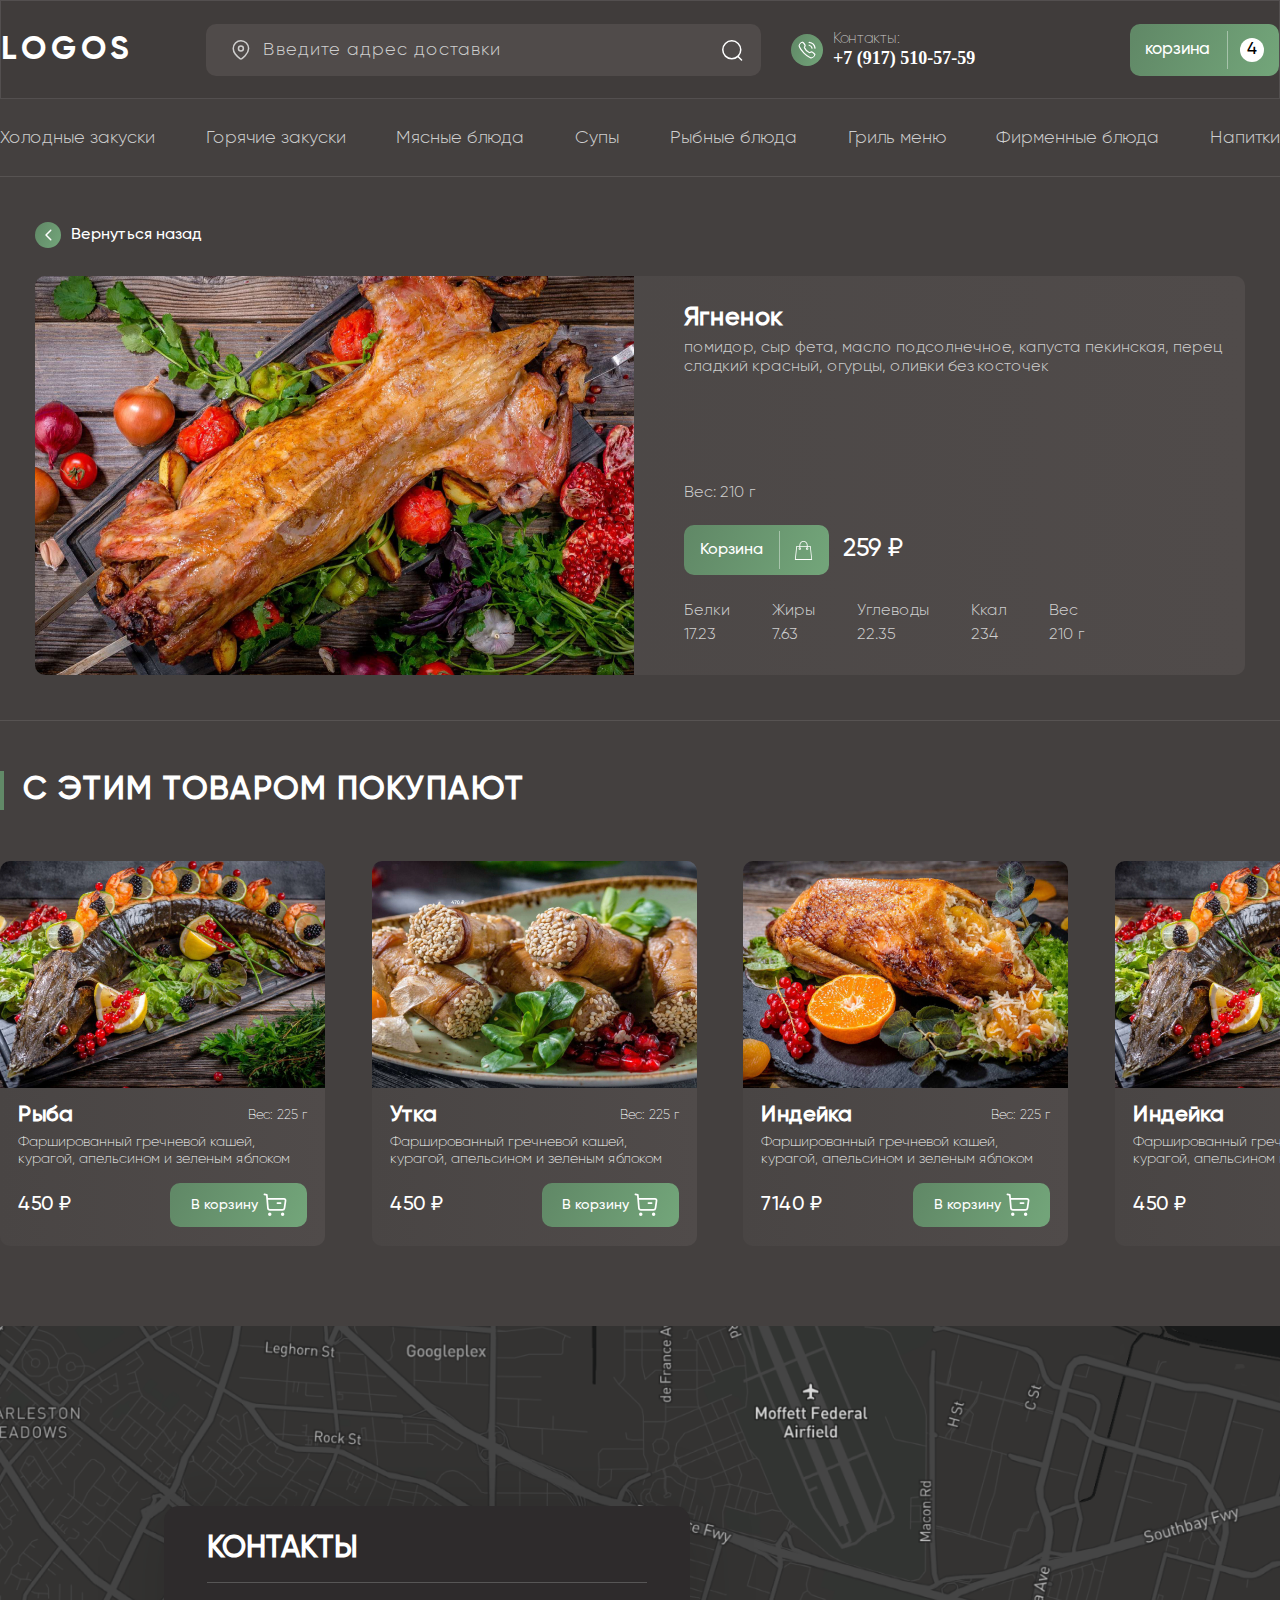
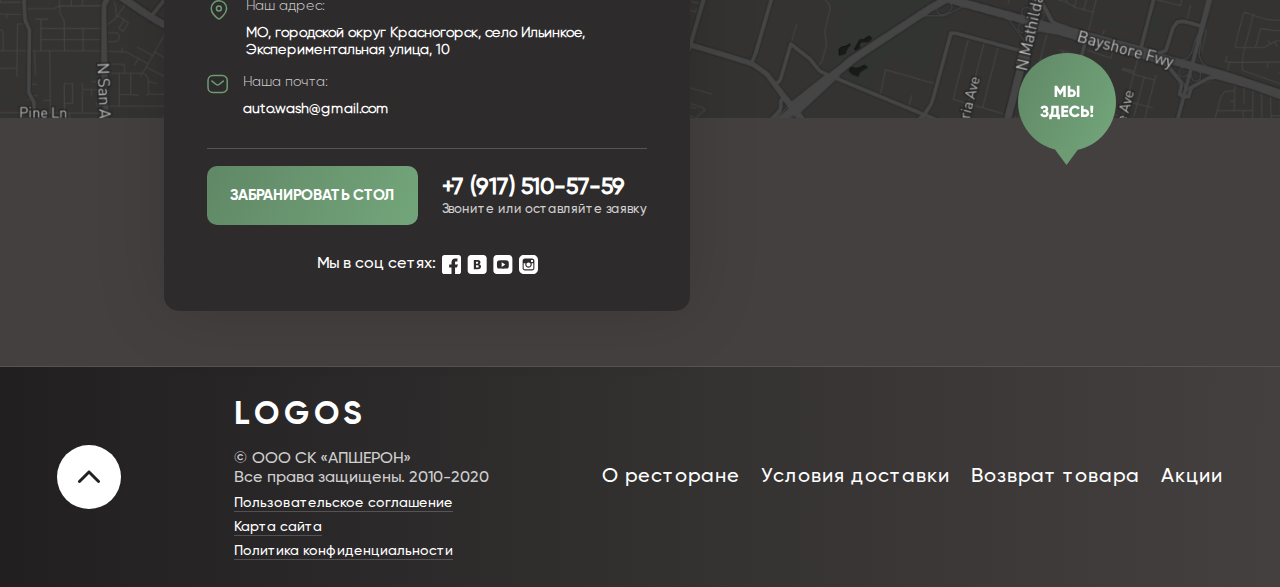
==== pages/card_product.html @ bb305446 "Not finished work" ====
<!DOCTYPE html>
<html lang="en">
<head>
    <meta charset="UTF-8">
    <meta http-equiv="X-UA-Compatible" content="IE=edge">
    <meta name="viewport" content="width=device-width, initial-scale=1.0">
    <title>Document</title>

    <link rel="stylesheet" href="../css/style.css">
    <link rel="stylesheet" href="../css/slider.css">
    <link rel="stylesheet" href="../css/page2_style.css">
</head>
<body>
    <header>

        <div class="header-top">
            <div class="header-inner">
                
                <div class="search-contacts">
                    <div class="logo">
                        <h1>logos</h1>
                    </div>

                    <form class="input-block">
                        <img src="../img/svg-icons/Location.svg" alt="img">
                        <input class="input" type="text" placeholder="Введите адрес доставки">
                        <img class="search-icon" src="../img/svg-icons/Search.svg" alt="img">
                    </form>

                    <div class="contact-block">
                        <img src="../img/svg-icons/Calling.svg" alt="img">
                        <div class="contact">
                            <span>Контакты:</span>
                            <a href="#">+7 (917) 510-57-59</a>
                        </div>
                    </div>
                </div>
                <div class="basket">
                      <span>корзина</span>
                      <div class="amount">
                            <span>4</span>
                      </div>
                </div>    
            </div>
        </div>

    </header>

    <main>
        <section class="section-1">

            <div class="categoties">
                <div class="links">
                    <ul>
                        <a href="#">Холодные закуски</a>
                        <a href="#">Горячие закуски</a>
                        <a href="#">Мясные блюда</a>
                        <a href="#">Супы</a>
                        <a href="#">Рыбные блюда</a>
                        <a href="#">Гриль меню</a>
                        <a href="#">Фирменные блюда</a>
                        <a href="#">Напитки</a>
                    </ul>
                </div>
            </div>

            <div class="card_container">
                <div class="come_back-button">
                    <a href="../index.html" class="arrow-back">
                        <img src="../img/svg-icons/Arrow 6.svg" alt="img">
                    </a>
                    <p>Вернуться назад</p>
                </div>

                <div class="card-page-2">    
                    <img class="card-img" src="../img/slider_images/Rectangle 7.png" alt="img">
                    
                    <div class="card-container">
                        <div>
                            <h2>Ягненок</h2>
                        <p>помидор, сыр фета, масло подсолнечное, капуста пекинская, 
                            перец сладкий красный, огурцы, оливки без косточек</p>
                        </div>

                        <div class="card_container_2">
                                <p>Вес: 210 г</p>
                            <div class="card_button">
                                <a href="#" class="basket_block">
                                    <span>Корзина</span>
                                    <img src="../img/svg-icons/buy-2.svg" alt="img">
                                </a>
                                <span class="card-price">259 ₽</span>
                            </div>

                            <div class="food_content">
                                <div class="food_content_1">
                                    <ul>
                                        <li>
                                            <p>Белки</p>
                                            <p>17.23</p>
                                        </li>
                                        <li>
                                            <p>Жиры</p>
                                            <p>7.63</p>
                                        </li>
                                        <li>
                                            <p>Углеводы</p>
                                            <p>22.35</p>
                                        </li>
                                        <li>
                                            <p>Ккал</p>
                                            <p>234</p>
                                        </li>
                                        <li>
                                            <p>Вес</p>
                                            <p>210 г</p>
                                        </li>
                                    </ul>
                                </div>
                            </div>
                        </div>
                    </div>
                </div>
            </div>
        </section>

        <section class="section-snacks">

            <div class="title-block">
                <h2 class="title">С ЭТИМ ТОВАРОМ ПОКУПАЮТ</h2>
            </div>

            <div class="buy-wiyh-this-product" >

                <div class="card">
                    <div class="card-image">
                        <img src="../img/slider_images/menu 1-1.jpg" alt="img">
                    </div>
                    <div class="card-content">
                        <div class="card-title">
                            <h2>Рыба</h2>
                            <span>Вес: 225 г</span>
                        </div>
                        <div class="card-description">
                            Фаршированный гречневой кашей, 
                                курагой, апельсином и зеленым яблоком
                        </div>
                        <!-- <div class="card-buttons">
                            <div class="minus buttons">-</div>
                            <span>450 ₽</span>
                            <div class="plus buttons">+</div>
                        </div> -->

                        <div class="card-buttons">
                            <span>450 ₽</span>
                            <div class="basket-btn">
                                <span>В корзину</span>
                                <img src="../img/svg-icons/Buy.svg" alt="img" style="width: 24px; height: 24px;">
                            </div>
                        </div>
                    </div>
                </div>
                <div class="card">
                    <div class="card-image">
                        <img src="../img/slider_images/menu 1-2.jpg" alt="img">
                    </div>
                    <div class="card-content">
                        <div class="card-title">
                            <h2>Утка</h2>
                            <span>Вес: 225 г</span>
                        </div>
                        <div class="card-description">
                            Фаршированный гречневой кашей, 
                                курагой, апельсином и зеленым яблоком
                        </div>
                        <!-- <div class="card-buttons">
                            <div class="minus buttons">-</div>
                            <span>450 ₽</span>
                            <div class="plus buttons">+</div>
                        </div> -->

                        <div class="card-buttons">
                            <span>450 ₽</span>
                            <div class="basket-btn">
                                <span>В корзину</span>
                                <img src="../img/svg-icons/Buy.svg" alt="img" style="width: 24px; height: 24px;">
                            </div>
                        </div>
                    </div>
                </div>
                
                <div class="card">
                    <div class="card-image">
                        <img src="../img/slider_images/menu 1.jpg" alt="img">
                    </div>
                    <div class="card-content">
                        <div class="card-title">
                            <h2>Индейка</h2>
                            <span>Вес: 225 г</span>
                        </div>
                        <div class="card-description">
                            Фаршированный гречневой кашей, 
                                курагой, апельсином и зеленым яблоком
                        </div>
                        <div class="card-buttons">
                            <span>7140 ₽</span>
                            <div class="basket-btn">
                                <span>В корзину</span>
                                <img src="../img/svg-icons/Buy.svg" alt="img" style="width: 24px; height: 24px;">
                            </div>
                        </div>
                    </div>
                </div>
                <div class="card">
                    <div class="card-image">
                        <img src="../img/slider_images/menu 1-1.jpg" alt="img">
                    </div>
                    <div class="card-content">
                        <div class="card-title">
                            <h2>Индейка</h2>
                            <span>Вес: 225 г</span>
                        </div>
                        <div class="card-description">
                            Фаршированный гречневой кашей, 
                                курагой, апельсином и зеленым яблоком
                        </div>
                        <div class="card-buttons">
                            <span>450 ₽</span>
                            <div class="basket-btn">
                                <span>В корзину</span>
                                <img src="../img/svg-icons/Buy.svg" alt="img" style="width: 24px; height: 24px;">
                            </div>
                        </div>
                    </div>
                </div>

            </div>

            <div class="section-contacts">
                <div class="contacts_container">
                    <div class="contacts_block">
                        <h2 class="contact_title">Контакты</h2>
                        <div class="address">
                            <img src="../img/svg-icons/Location-green.svg" alt="img">
                            <div class="address_text">
                                <p class="p">Наш адрес:</p>
                                <h3 class="h3">МО, городской округ Красногорск, село Ильинкое, Экспериментальная улица, 10</h3>
                            </div>
                        </div>
    
                        <div class="address under-line">
                            <img src="../img/svg-icons/Message.svg" alt="img">
                            <div class="address_text">
                                <p class="p">Наша почта:</p>
                                <h3 class="h3">auto.wash@gmail.com</h3>
                            </div>
                        </div>
                        
                        <div class="submit_networks">
                            <div class="submit-block">
                                <a href="#">Забранировать стол</a>
                                <div class="tel-number">
                                    <h2>+7 (917) 510-57-59</h2>
                                    <p>Звоните или оставляйте заявку</p>
                                </div>
                            </div>
    
                            <div class="social_network">
                                <p>Мы в соц сетях:</p>
                                <a href="#"><img src="../img/svg-icons/facebook.svg" alt="img"></a>
                                <a href="#"><img src="../img/svg-icons/vkontacte.svg" alt="img"></a>
                                <a href="#"><img src="../img/svg-icons/youtube.svg" alt="img"></a>
                                <a href="#"><img src="../img/svg-icons/instagram.svg" alt="img"></a>
                            </div>
                        </div>

                    </div>
                    
                    <img src="../img/svg-icons/we-here.svg" alt="img">
                </div>
            </div>
        </section>

        <footer>
            <div class="footer-container">
                <a href="#" class="arrow">
                    <img src="../img/svg-icons/Arrow 4.svg" alt="img">
                </a>
    
                <div class="footer_content">
                    <div class="logo">
                        <h1>logos</h1>
                    </div>
    
                    <p>© ООО СК «АПШЕРОН» <br>
                        Все права защищены. 2010-2020</p>
    
                    <a href="#">Пользовательское соглашение</a>
                    <a href="#">Карта сайта</a>
                    <a href="#">Политика конфиденциальности</a>
                </div>
    
                <div class="foot_links">
                    <ul>
                        <a href="#">О ресторане</a>
                        <a href="#">Условия доставки</a>
                        <a href="#">Возврат товара</a>
                        <a href="#">Акции</a>
                    </ul>
                </div>
            </div>
        </footer>
    </main>
</body>
</html>
---- css/style.css ----
* {
    margin: 0;
    padding: 0;
    box-sizing: border-box;
    scroll-behavior: smooth;
}

body {
    font-family: "Gilroy" sans-serif;
}
 

@font-face {
    font-family: Gilroy_b;
    src: url(../fonts/Gilroy-Bold.woff2);
    font-weight: 700;
}
@font-face {
    font-family: Gilroy_ul;
    src: url(../fonts/Gilroy-UltraLight.woff2);
}

@font-face {
    font-family: Gilroy_l;
    src: url(../fonts/Gilroy-Light.woff2);
    font-weight: 400;
}

@font-face {
    font-family: Gilroy;
    src: url(../fonts/Gilroy-Medium.woff2);
    
}

@font-face {
    font-family: Zing;
    src: url(../fonts/Zing_Rust.woff2);
}

.header-top {
    background: #403C3B;
    height: 99px;
    display: flex;
    align-items: center;
    border: 1px solid #FFFFFF1A
}
.header-inner {
    display: flex;
    max-width: 1440px;
    width: 1700px;
    justify-content: space-between;
    margin: 0 auto;
}

.search-contacts {
    display: flex;
}

.logo {
    display: flex;
    align-items: center;
    margin-right: 72px;
}

.logo h1 {
    text-transform: uppercase;
    color: #fff;
    letter-spacing: 5px;
    font-family: "Gilroy_b", sans-serif;
}

.input-block {
    display: flex;
    align-items: center;
    height: 52px;
    width: 555px;
    border-radius: 10px;
    background: #504B4A;
    padding: 0 17px 0 23px;
    margin-right: 30px;
}
.search-icon {
    cursor: pointer;
}


.input {
    background: transparent;
    width: 480px;
    border: none;
    padding: 0 10px;
    color: #CFCFCF;
    font-size: 18px;
    font-family: "Gilroy_l", sans-serif;
    outline: none;
}

.input::placeholder {
    color: #CFCFCF;
    font-size: 18px;
    letter-spacing: 1px;
    font-family: "Gilroy_l", sans-serif;
    src: url(../img/svg-icons/Location.svg);
    
}


.contact-block {
    display: flex;
    align-items: center;
    
}

.contact-block img {
    width: 32px;
    height: 32px;
    padding: 6px;
    display: flex;
    align-items: center;
    justify-content: center;
    border-radius: 50px;
    background: linear-gradient(114.93deg, #618967 5.11%, #72A479 94%);

}

.contact {
    display: flex;
    flex-direction: column;
    margin-left: 10px;
}

.contact a {
    color: #fff;
    text-decoration: none;
    font-size: 18px;
    font-family: "Gilroy_b" sans-serif;
    font-weight: 700;
}

.contact span {
    font-family: "Gilroy_ul", sans-serif;
    color: #CFCFCF;
    font-size: 15px;
}


.basket {
    width: 149px;
    height: 52px;
    background: linear-gradient(114.93deg, #618967 5.11%, #72A479 94%);
    display: flex;
    align-items: center;
    justify-content: space-around;
    border-radius: 10px;
    color: #fff;
    font-family:    "Gilroy", sans-serif;
    font-size: 17px;
}

.amount {
    width: 24px;
    height: 24px;
    display: flex;
    align-items: center;
    justify-content: center;
    background: #fff;
    border-radius: 50px;
    color: black;
    position: relative;
}

.amount::before {
    content: '';
    left: -13px;
    width: 1px;
    height: 38px;
    background: #fff;
    position: absolute;
    opacity: .4;
}


.header_wrapper {
    min-height: 484px;
    background-size: cover;
    background-repeat: no-repeat;
    background-position: right;
    position: relative;
    
}

.header-gradient {
    background: linear-gradient(100deg, #211F20 20%, rgba(36, 35, 35, 0.831) 35%, rgba(68, 64, 63, 0) 70%);
    height: 484px;
}

.header-content {
    width: 829px;
    height: 100%;
    display: flex;
    flex-direction: column;
    justify-content: center;
    align-items: center;
    color: #fff;
    text-align: center;
}


.text {
    position: relative;
    top:-6px;
    left: 6px;
}

.text-shadow {
    position: absolute;
    opacity: .67;
}


.button-el1 {
    position: absolute;
}

.button-el2{
    position: relative;
    left: 7px;
    bottom: 12px;
}

.header-button {
    position: relative;
}


.button-text {
    position: absolute;
    z-index: 1 ;

    top: 8px;
    left: 50px;
    transform: rotate(-8deg);
    color: #fff;
    font-family: "Zing", sans-serif;
    font-size: 20px;
    cursor: context-menu;
}

.section-1 {
    background: #44403F;
    border-bottom: 1px solid #FFFFFF1A;

}

.section-snacks {
    background: #44403F;
    padding: 50px 0 0 0;
    border-bottom: 1px solid #FFFFFF1A;

}
.categoties {
    height: 78px;
    display: flex;
    align-items: center;
    border-bottom: 1px solid #FFFFFF1A
}

.links {
    width: 1440px;
    margin: 0 auto;

}

.links ul {
    display: flex;
    justify-content: space-between;
}

.links ul a {
    color: #CFCFCF;
    text-decoration: none;
    font-family: "Gilroy_l", sans-serif;
    font-size: 18px;
    position: relative;
    transition: .2s;
}

.links ul a:hover {
    color: #fff;
}

.links ul a:after {
    content: '';
    position: absolute;
    top: 48px;
    box-shadow: 0px 5px 12px rgba(114, 164, 121, 0.3);
    display: block;
    height: 3px;
    width: 100%;
    background: #618967;
    opacity: 0;
    transition: .2s;
}

.links ul a:hover:after {
    opacity: 1;
}

.title-block {
    margin: 0 auto 51px auto;
    width: 1440px;
    border-left: 4px solid #618967;
    padding-left: 19px;
}

.fch {
    margin-top: 51px;
}

.title {
    text-transform: uppercase;
    font-size: 32px;
    font-family: "Gilroy", sans-serif;
    color: #fff;
    letter-spacing: 2px;
}

/* Our-cafe block */

.our-cafe-bcimg {
    height: 610px;
    width: 1363px;
    background-image: url(../img/own-cafe-img.png);
    background-size: cover;
    background-repeat: no-repeat;
    margin: 0 auto;
    transform: translateY(100px);

}

.our-cafe-block {

    background: linear-gradient(90deg, #292728 32%, rgba(68, 64, 63, 0) 100%);
    height: 100%;
    width: 100%;
    display: flex;
    padding: 70px 120px 70px 70px;
    justify-content: space-between;

}

.text-our-cafe {
    width: 50%;
    height: 100%;
    background: none;
    color: #fff;
    font-family: "Gilroy", sans-serif;
}

.text-our-cafe h2 {
    text-transform: uppercase;
    letter-spacing: 1.5px;
    margin: 26px 0;
}

.text-our-cafe p {
    font-size: 20px;
    font-family: "Gilroy_l", sans-serif;
    color: #CFCFCF;
    width: 563px;
}

.button-our-cafe a {
    text-decoration: none;
    color: #fff;
    height: 100%;
    width: 100%;
    display: flex;
    align-items: center;
    justify-content: center;
}

.button-our-cafe {
    margin-top: 82px;
    height: 59px;
    width: 223px;
    border-radius: 10px;
    border: 1px solid #FFFFFF33;
    background: linear-gradient(0deg, rgba(255, 255, 255, 0.05), rgba(255, 255, 255, 0.05));
}

.button-our-cafe:hover {
    background: linear-gradient(0deg, rgba(255, 255, 255, 0.2), rgba(255, 255, 255, 0.2))

}

.content-our-cafe {
    width: 50%;
    height: 100%;
    display: flex;
    flex-wrap: wrap;
    width: 500px;

}




.block-our-cafe {
    transition: .2s;
    display: flex;
    justify-content: center;
    align-items: center;
    flex-direction: column;
    height: 227px;
    width: 227px;
    color: #fff;
    text-decoration: none;
    font-family: "Gilroy_l", sans-serif;
    background: #504B4AE5;
    margin-left: 15px
}

.block-our-cafe:hover {
    box-shadow: 0px 40px 50px rgba(0, 0, 0, 0.463);
    backdrop-filter: blur(2px);
}

.block-our-cafe span {
    margin-top: 30px;
}


/* Contacts */

.section-contacts {
    background: url(../img/map.png) no-repeat;
    background-size: 100%;
    background-position-y: -200px;
    height: 640px;
}


.contacts_container {
    padding-top: 180px;
    max-width: 1440px;
    width: 100%;
    margin: 0 auto;
    display: flex;
    justify-content: space-around;
    align-items: center;
}


.contacts_block {
    padding: 25px 43px;
    flex-direction: column;
    height: 405px;
    width: 526px;
    border-radius: 15px;
    background: #2E2B2C;
    box-shadow: 0px 0px 70px 0px #00000026;
    color:#fff;
    font-family: "Gilroy", sans-serif;
    
}

.contact_title {
    text-transform: uppercase;
    font-size: 30px;
    padding-bottom: 15px;
    border-bottom: 1px solid rgba(128, 128, 128, 0.51);

}

.address {
    display: flex;
    align-items: flex-start;
    margin-top: 15px;
    
}

.address_text {
    padding-left: 15px;
}

.p {
    font-size: 14px;
    font-family: "Gilroy_l", sans-serif;
    color: #CFCFCF;
}

.h3 {
    font-size: 14px;
    font-family: "Gilroy_l", sans-serif;
    margin-top: 10px;
}

.under-line {
    padding-bottom: 30px;
    border-bottom: 1px solid rgba(128, 128, 128, 0.51);

}

.submit_networks {
    color: #fff;
    margin-top: 17px;
}

.submit-block {
    width: 100%;
    display: flex;
    justify-content: space-between;
}

.submit-block a {
    width: 211px;
    height: 59px;
    background: linear-gradient(114.93deg, #618967 5.11%, #72A479 94%);
    border-radius: 10px;
    text-decoration: none;
    font-size: 15px;
    color: #fff;
    align-items: center;
    display: flex;
    justify-content: center;
    text-transform: uppercase;
    font-family: "Gilroy_b", sans-serif;
}

.tel-number {
    margin: auto 0;
}

.tel-number h2 {
    font-size: 23px;
}

.tel-number p {
    font-size: 13px;
    color: #CFCFCF;

}

.social_network {
    display: flex;
    justify-content: space-between;
    width: 221px;
    margin: 0 auto;
    margin-top: 30px;
}

/* Footer */

footer {
    height: 220px;
    background: linear-gradient(270.7deg, #44403F 0.4%, #211F20 100%);
    font-family: "Gilroy", sans-serif;
}

.footer-container {
    max-width: 1440px;
    width: 100%;
    height: 100%;
    display: flex;
    align-items: center;
    justify-content: space-around;
}

.arrow {
    width: 64px;
    height: 64px;
    border-radius: 50%;
    background: #fff;
    display: flex;
    justify-content: center;
    align-items: center;
}

.footer_content {
    display: flex;
    flex-direction: column;
    color: #fff;

}

.footer_content .logo {
    margin-bottom: 15px;
}

.footer_content p {
    color: #CFCFCF;
}

.footer_content a {
    text-decoration: underline #FFFFFF33;
    text-underline-offset: 4px;
    color: #fff;
    margin-top: 7px;
    font-size: 14px;
}

.foot_links {
    width: 621px;
}

.foot_links ul {
    display: flex;
    justify-content: space-between;
}

.foot_links ul a {
    color: #fff;
    text-decoration: none;
    font-size: 20px;
    letter-spacing: 1px;
    transition: .2s;
}

.foot_links ul a:hover {
    color: rgb(149, 145, 145);
}
---- css/slider.css ----
.owl-carousel .owl-item {
    height: 450px;
}

.card {
    transition: .3s;
    height: 385px;
    width: 325px;
    left: 0px;
    top: 0px;
    border-radius: 10px;
    background: linear-gradient(90deg, #494544 0%, #504B4A 100%);
}

.card:hover {
    box-shadow: 0px 30px 45px 0px #2B282899;
}

.card-image img {
    border-radius: 10px 10px 0 0;
    
}

.card-content {
    font-family: "Gilroy", sans-serif;
    padding: 10px 18px;
    color: #fff;
}

.card-title {
    display: flex;
    justify-content: space-between;
    align-items: center;
}

.card-title h2 {
    font-size: 22px;
}

.card-title span {
    font-size: 13px;
    font-family: "Gilroy_ul", sans-serif;

}

.card-description {
    font-family: "Gilroy_ul", sans-serif;
    font-size: 14px;
    margin: 5px 0 15px 0;
}

.none {
    display: none;
}

.card-buttons {
    display: flex;
    justify-content: space-between;
    align-items: center;
}

.card-buttons span {
    font-size: 20px;
}

.buttons {
    display: flex;
    justify-content: center;
    align-items: center;

    font-size: 40px;
    height: 44px;
    width: 62px;
    border-radius: 10px;
    background: linear-gradient(114.93deg, #618967 5.11%, #72A479 94%);

}

.basket-btn {
    height: 44px;
    width: 137px;
    border-radius: 10px;
    display: flex;
    justify-content: space-around;
    align-items: center;
    background: linear-gradient(114.93deg, #618967 5.11%, #72A479 94%);
    padding: 18px;
    font-size: 14px;
    text-decoration: none;
    color: #fff;
}

.basket-btn span {
    font-size: 14px;
}
---- css/page2_style.css ----
.card_container {
    max-width: 1210px;
    width: 100%;
    padding: 45px 0;
    margin: 0 auto;
}

.come_back-button {
    display: flex;
    align-items: center;
}

.arrow-back {
    width: 26px;
    height: 26px;
    border-radius: 50%;
    background: linear-gradient(114.93deg, #618967 5.11%, #72A479 94%);
    display: flex;
    justify-content: center;
    align-items: center;
}

.come_back-button p {
    font-family: "Gilroy", sans-serif;
    font-size: 16px;
    color: #fff;
    margin-left: 10px;
}


.card-page-2 {
    height: 399px;
    width: 1210px;
    border-radius: 10px;
    margin-top: 28px;
    display: flex;
    background: linear-gradient(90deg, #494544 0%, #504B4A 100%);

}

.card-img {
    height: 100%;
    width: 599px;
    border-radius: 10px 0 0 10px;
}


.card-container {
    padding: 28px 0 30px 50px;
    font-family: "Gilroy", sans-serif;
    color: #fff;
    display: flex;
    flex-direction: column;
    justify-content: space-between;

}

.card-container h2 {
    font-size: 25px;
    margin-bottom: 5px;
}

.card-container p {
    font-family: "Gilroy_l", sans-serif;
    color: #CFCFCF;
}


.card_button {
    display: flex;
    justify-content: space-between;
    align-items: center;
    max-width: 220px;
    width: 100%;
    margin: 22px 0;
}

.basket_block {
    position: relative;
    text-decoration: none;
    display: flex;
    justify-content: space-around;
    align-items: center;
    width: 145px;
    height: 50px;
    border-radius: 10px;
    background: linear-gradient(114.93deg, #618967 5.11%, #72A479 94%);
}

.basket_block::after {
    content: '';
    left: 95px;
    width: 1px;
    height: 38px;
    background: #fff;
    position: absolute;
    opacity: .4;
}


.basket_block span {
    color: #fff;
}

.card-price {
    font-size: 25px;
}

.food_content_1 {
    max-width: 400px;
}

.food_content_1  ul{
    display: flex;
    justify-content: space-between;
}

.food_content_1  ul li {
    list-style-type: none;
}


.food_content_1  ul li p {
    margin-top: 5px;
}

.buy-wiyh-this-product {
    width: 1440px;
    margin: 0 auto;
    display: flex;
    justify-content: space-between;
    padding-bottom: 80px;
}
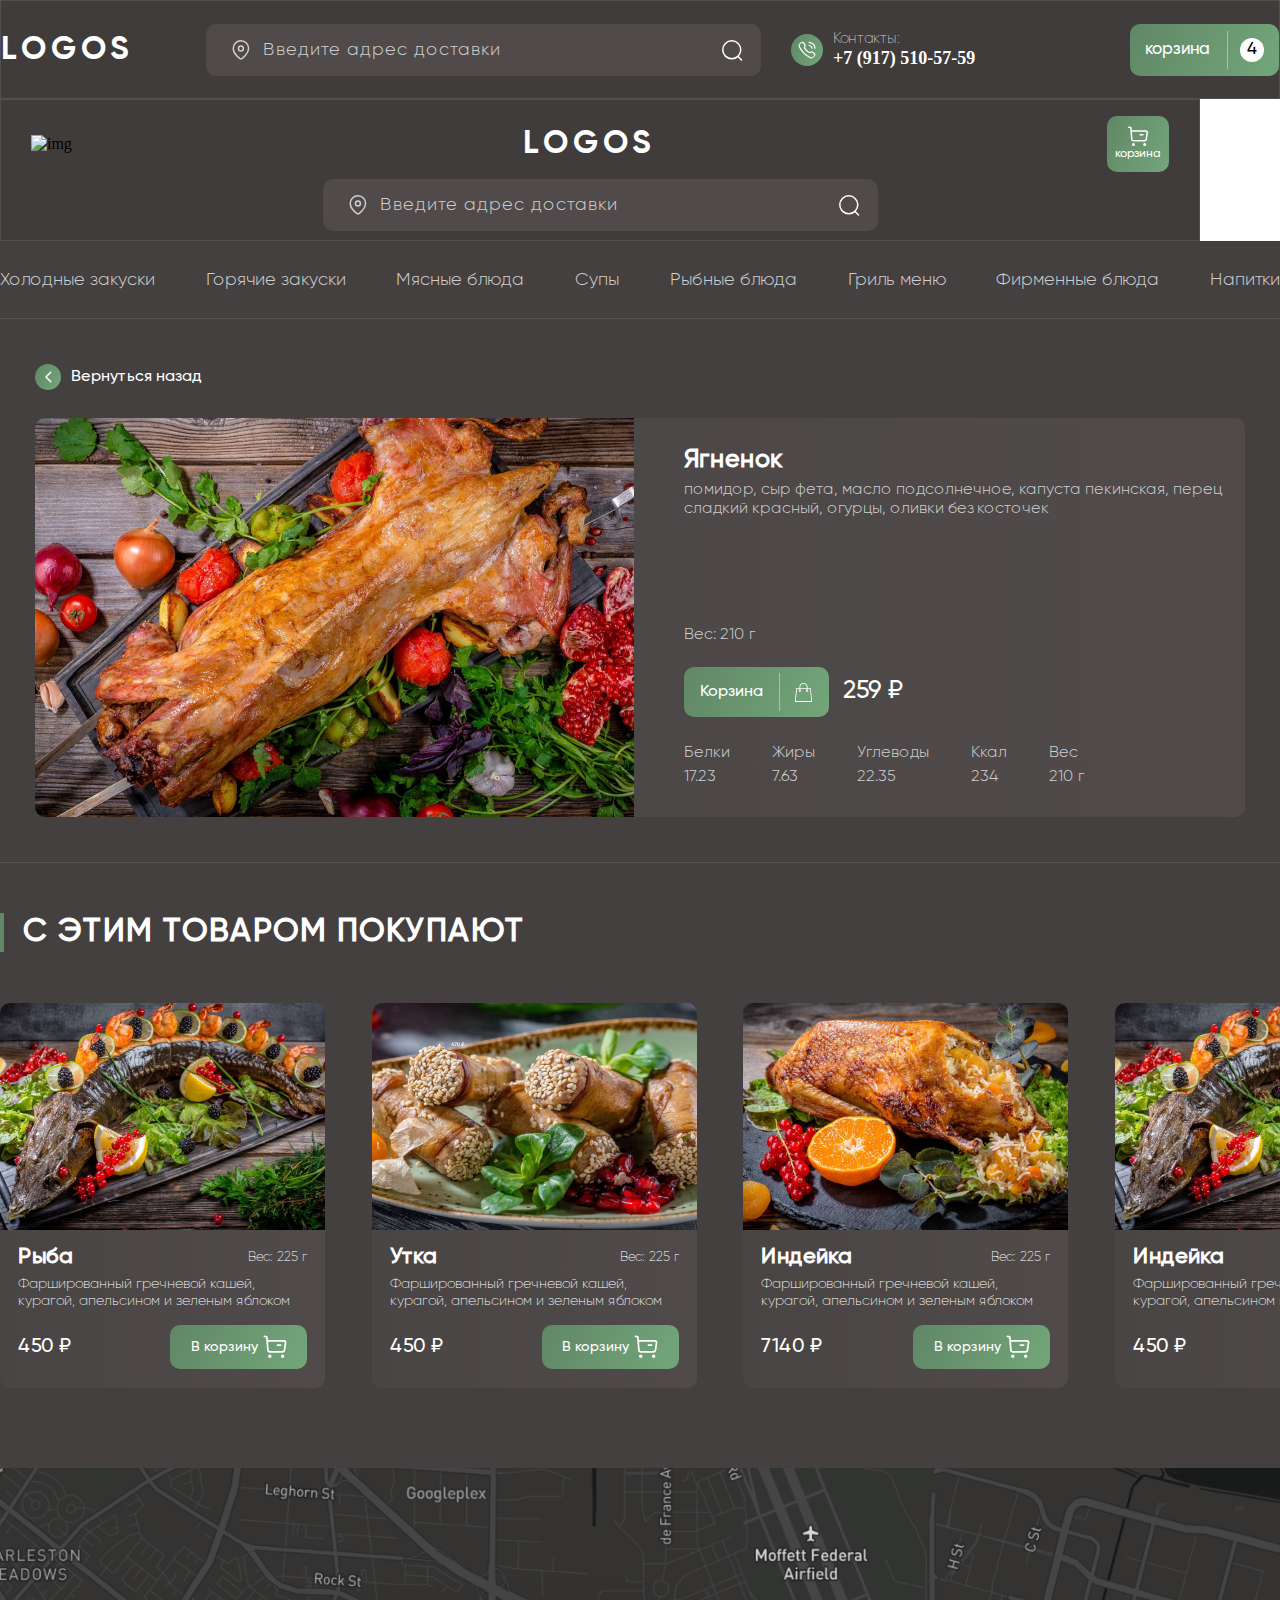
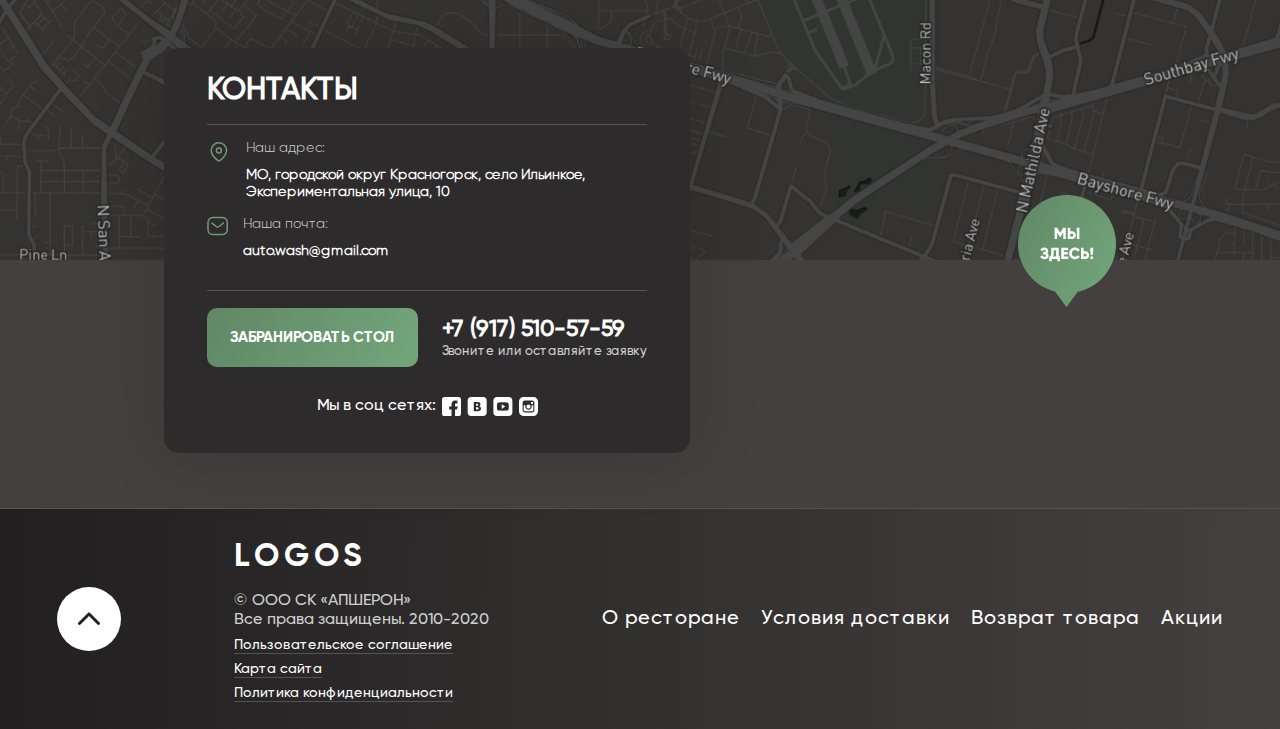
==== commit 760e121d: "adaptive-beta" ====
--- a/pages/card_product.html
+++ b/pages/card_product.html
@@ -9,6 +9,7 @@
     <link rel="stylesheet" href="../css/style.css">
     <link rel="stylesheet" href="../css/slider.css">
     <link rel="stylesheet" href="../css/page2_style.css">
+    <link rel="stylesheet" href="../css/adaptive.css">
 </head>
 <body>
     <header>
@@ -42,6 +43,23 @@
                       </div>
                 </div>    
             </div>
+        </div>
+        <div class="header-top-adaptive">
+            <div class="header-adaptive-inner">
+                <img class="burger-menu" src="../img/svg-icons/burger.svg" alt="img">
+                <div class="logo" style="margin: 0;">
+                    <h1>logos</h1>
+                </div>
+                <a href="#" class="basket-adaptive">
+                    <img src="../img/svg-icons/Buy.svg" alt="img">
+                    <span>корзина</span>
+                </a>
+            </div>
+            <form class="input-block" style="margin: 0;">
+                <img src="../img/svg-icons/Location.svg" alt="img">
+                <input class="input" type="text" placeholder="Введите адрес доставки">
+                <img class="search-icon" src="../img/svg-icons/Search.svg" alt="img">
+            </form>
         </div>
 
     </header>
--- a/css/style.css
+++ b/css/style.css
@@ -44,6 +44,49 @@
     align-items: center;
     border: 1px solid #FFFFFF1A
 }
+
+/* Adaptive header */
+
+.header-top-adaptive {
+    display: flex;
+    justify-content: center;
+    flex-direction: column;
+    align-items: center;
+    background: #403C3B;
+    max-width: 1200px;
+    height: 142px;
+    border: 1px solid #FFFFFF1A
+}
+
+.header-adaptive-inner {
+    display: flex;
+    align-items: center;
+    justify-content: space-between;
+    height: 50%;
+    width: 95%;
+    margin: 0 auto;
+}
+
+
+.basket-adaptive {
+    display: flex;
+    justify-content: center;
+    align-items: center;
+    flex-direction: column;
+    width: 62px;
+    height: 56px;
+    background: linear-gradient(114.93deg, #618967 5.11%, #72A479 94%);
+    border-radius: 10px;
+    text-decoration: none;
+}
+
+.basket-adaptive span {
+    color: #fff;
+    font-family: "Gilroy", sans-serif;
+    font-size: 12px;
+
+}
+
 .header-inner {
     display: flex;
     max-width: 1440px;
@@ -308,7 +351,8 @@
 
 .title-block {
     margin: 0 auto 51px auto;
-    width: 1440px;
+    max-width: 1440px;
+    width: 100%;
     border-left: 4px solid #618967;
     padding-left: 19px;
 }
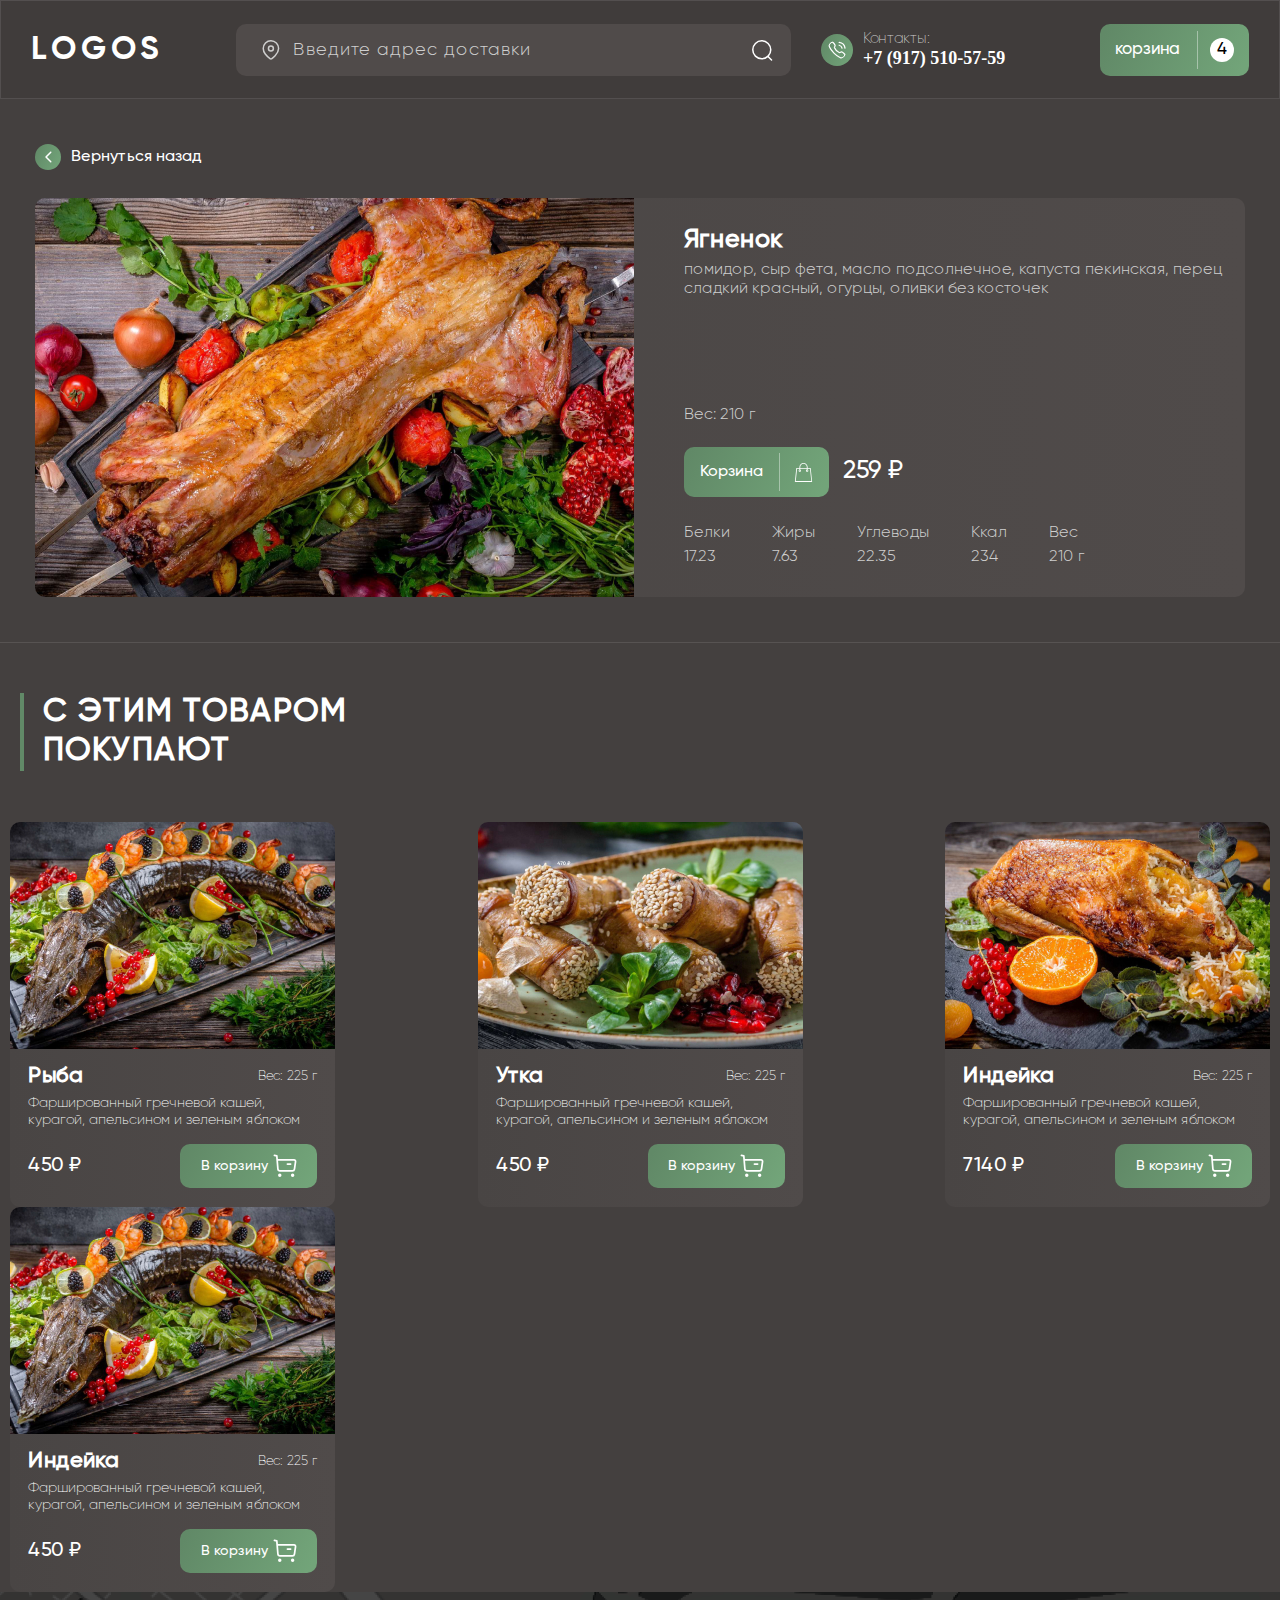
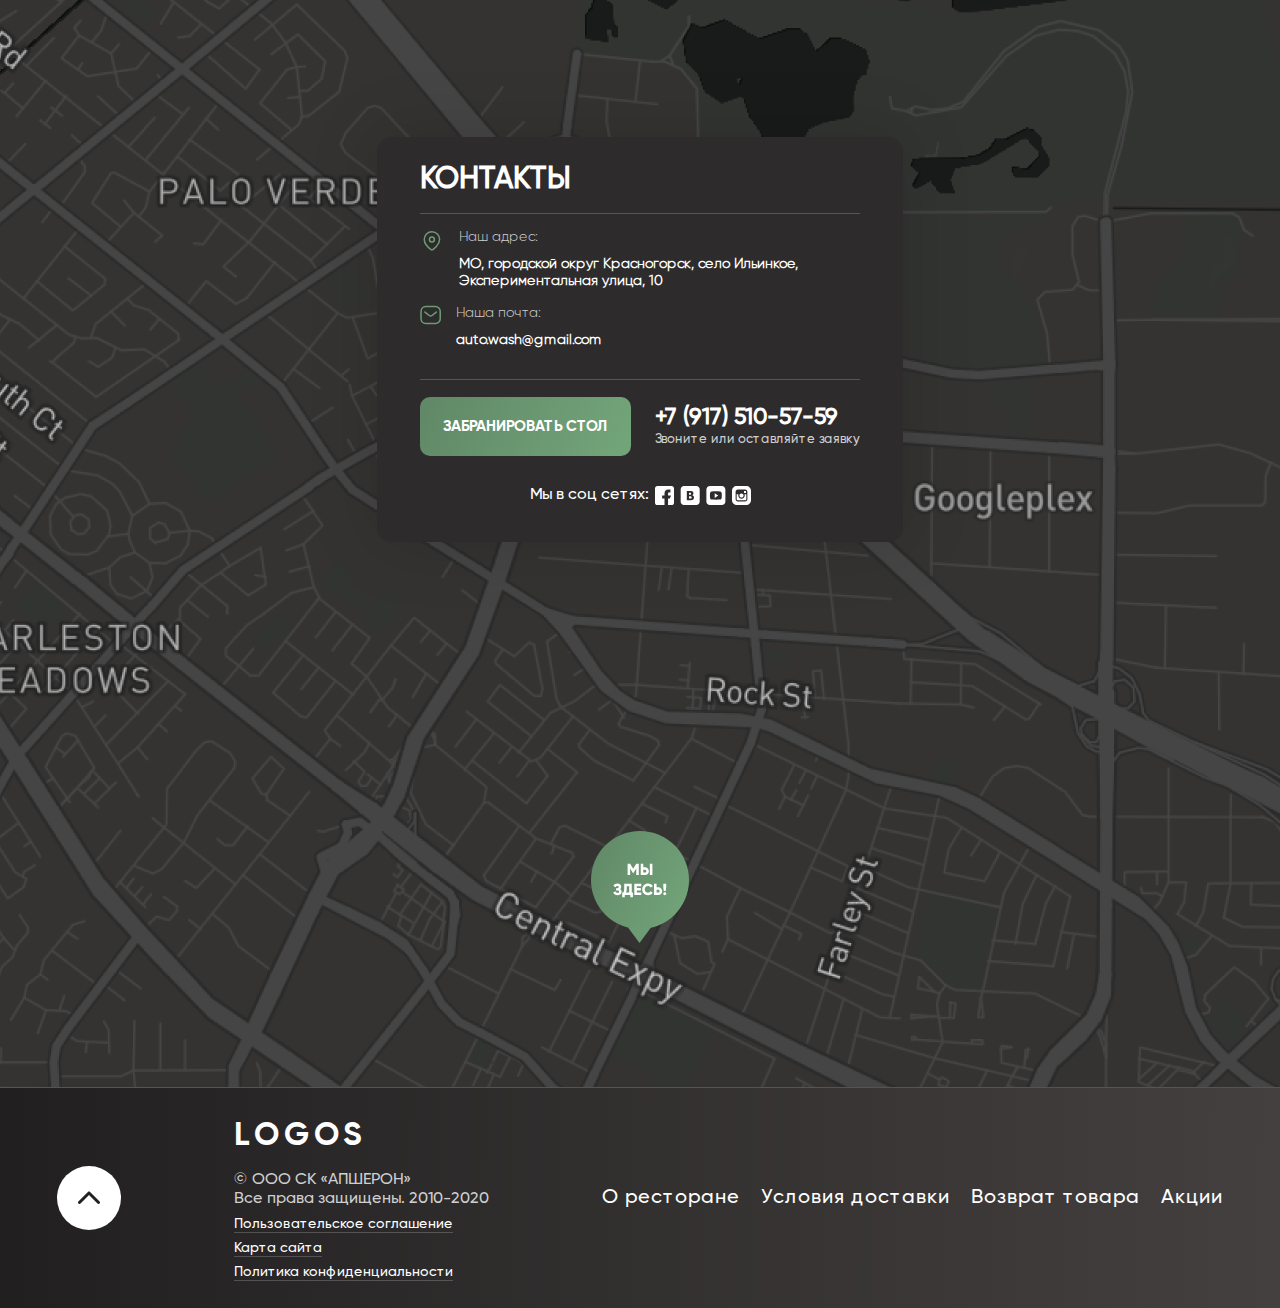
==== commit 33692ca7: "adaptive" ====
--- a/pages/card_product.html
+++ b/pages/card_product.html
@@ -10,10 +10,10 @@
     <link rel="stylesheet" href="../css/slider.css">
     <link rel="stylesheet" href="../css/page2_style.css">
     <link rel="stylesheet" href="../css/adaptive.css">
+    
 </head>
 <body>
     <header>
-
         <div class="header-top">
             <div class="header-inner">
                 
@@ -61,12 +61,9 @@
                 <img class="search-icon" src="../img/svg-icons/Search.svg" alt="img">
             </form>
         </div>
-
     </header>
-
     <main>
-        <section class="section-1">
-
+        <section class="section-1 no-padding-sect-1">
             <div class="categoties">
                 <div class="links">
                     <ul>
@@ -81,7 +78,6 @@
                     </ul>
                 </div>
             </div>
-
             <div class="card_container">
                 <div class="come_back-button">
                     <a href="../index.html" class="arrow-back">
@@ -89,17 +85,14 @@
                     </a>
                     <p>Вернуться назад</p>
                 </div>
-
                 <div class="card-page-2">    
                     <img class="card-img" src="../img/slider_images/Rectangle 7.png" alt="img">
-                    
                     <div class="card-container">
                         <div>
                             <h2>Ягненок</h2>
                         <p>помидор, сыр фета, масло подсолнечное, капуста пекинская, 
                             перец сладкий красный, огурцы, оливки без косточек</p>
                         </div>
-
                         <div class="card_container_2">
                                 <p>Вес: 210 г</p>
                             <div class="card_button">
@@ -109,7 +102,6 @@
                                 </a>
                                 <span class="card-price">259 ₽</span>
                             </div>
-
                             <div class="food_content">
                                 <div class="food_content_1">
                                     <ul>
@@ -141,16 +133,13 @@
                 </div>
             </div>
         </section>
-
         <section class="section-snacks">
-
             <div class="title-block">
                 <h2 class="title">С ЭТИМ ТОВАРОМ ПОКУПАЮТ</h2>
             </div>
-
             <div class="buy-wiyh-this-product" >
 
-                <div class="card">
+                <div class="card no-margin-card">
                     <div class="card-image">
                         <img src="../img/slider_images/menu 1-1.jpg" alt="img">
                     </div>
@@ -163,12 +152,6 @@
                             Фаршированный гречневой кашей, 
                                 курагой, апельсином и зеленым яблоком
                         </div>
-                        <!-- <div class="card-buttons">
-                            <div class="minus buttons">-</div>
-                            <span>450 ₽</span>
-                            <div class="plus buttons">+</div>
-                        </div> -->
-
                         <div class="card-buttons">
                             <span>450 ₽</span>
                             <div class="basket-btn">
@@ -178,7 +161,7 @@
                         </div>
                     </div>
                 </div>
-                <div class="card">
+                <div class="card no-margin-card">
                     <div class="card-image">
                         <img src="../img/slider_images/menu 1-2.jpg" alt="img">
                     </div>
@@ -191,12 +174,6 @@
                             Фаршированный гречневой кашей, 
                                 курагой, апельсином и зеленым яблоком
                         </div>
-                        <!-- <div class="card-buttons">
-                            <div class="minus buttons">-</div>
-                            <span>450 ₽</span>
-                            <div class="plus buttons">+</div>
-                        </div> -->
-
                         <div class="card-buttons">
                             <span>450 ₽</span>
                             <div class="basket-btn">
@@ -206,8 +183,7 @@
                         </div>
                     </div>
                 </div>
-                
-                <div class="card">
+                <div class="card no-margin-card">
                     <div class="card-image">
                         <img src="../img/slider_images/menu 1.jpg" alt="img">
                     </div>
@@ -229,7 +205,7 @@
                         </div>
                     </div>
                 </div>
-                <div class="card">
+                <div class="card no-margin-card">
                     <div class="card-image">
                         <img src="../img/slider_images/menu 1-1.jpg" alt="img">
                     </div>
@@ -251,9 +227,7 @@
                         </div>
                     </div>
                 </div>
-
-            </div>
-
+            </div>
             <div class="section-contacts">
                 <div class="contacts_container">
                     <div class="contacts_block">
@@ -265,7 +239,6 @@
                                 <h3 class="h3">МО, городской округ Красногорск, село Ильинкое, Экспериментальная улица, 10</h3>
                             </div>
                         </div>
-    
                         <div class="address under-line">
                             <img src="../img/svg-icons/Message.svg" alt="img">
                             <div class="address_text">
@@ -273,16 +246,15 @@
                                 <h3 class="h3">auto.wash@gmail.com</h3>
                             </div>
                         </div>
-                        
                         <div class="submit_networks">
                             <div class="submit-block">
-                                <a href="#">Забранировать стол</a>
+                                <a class="qwe" href="#">Забранировать стол</a>
+                                <a class="qwe2" href="#">ПРОЛОЖИТЬ МАРШРУТ</a>
                                 <div class="tel-number">
                                     <h2>+7 (917) 510-57-59</h2>
                                     <p>Звоните или оставляйте заявку</p>
                                 </div>
                             </div>
-    
                             <div class="social_network">
                                 <p>Мы в соц сетях:</p>
                                 <a href="#"><img src="../img/svg-icons/facebook.svg" alt="img"></a>
@@ -291,14 +263,11 @@
                                 <a href="#"><img src="../img/svg-icons/instagram.svg" alt="img"></a>
                             </div>
                         </div>
-
-                    </div>
-                    
+                    </div>
                     <img src="../img/svg-icons/we-here.svg" alt="img">
                 </div>
             </div>
         </section>
-
         <footer>
             <div class="footer-container">
                 <a href="#" class="arrow">
@@ -327,6 +296,21 @@
                     </ul>
                 </div>
             </div>
+            <div class="footer-container-adaptive">
+                <a href="#" class="arrow">
+                    <img src="../img/svg-icons/Arrow 4.svg" alt="img">
+                </a>
+                <div class="footer_content">
+                    <div class="logo">
+                        <h1>logos</h1>
+                    </div>
+                    <p>© ООО СК «АПШЕРОН» <br>
+                        Все права защищены. 2010-2020</p>
+                    <a href="#">Пользовательское соглашение</a>
+                    <a href="#">Карта сайта</a>
+                    <a href="#">Политика конфиденциальности</a>
+                </div>
+            </div>
         </footer>
     </main>
 </body>
--- a/css/style.css
+++ b/css/style.css
@@ -480,7 +480,6 @@
 .section-contacts {
     background: url(../img/map.png) no-repeat;
     background-size: 100%;
-    background-position-y: -200px;
     height: 640px;
 }
 
@@ -489,6 +488,7 @@
     padding-top: 180px;
     max-width: 1440px;
     width: 100%;
+    height: 100%;
     margin: 0 auto;
     display: flex;
     justify-content: space-around;
@@ -500,7 +500,8 @@
     padding: 25px 43px;
     flex-direction: column;
     height: 405px;
-    width: 526px;
+    max-width: 526px;
+    width: 100%;
     border-radius: 15px;
     background: #2E2B2C;
     box-shadow: 0px 0px 70px 0px #00000026;
@@ -557,7 +558,7 @@
     justify-content: space-between;
 }
 
-.submit-block a {
+.qwe {
     width: 211px;
     height: 59px;
     background: linear-gradient(114.93deg, #618967 5.11%, #72A479 94%);
@@ -611,6 +612,16 @@
     justify-content: space-around;
 }
 
+.footer-container-adaptive {
+    max-width: 1000px;
+    width: 100%;
+    height: 100%;
+    display: flex;
+    align-items: center;
+    justify-content: space-around;
+    text-align: center;
+}
+
 .arrow {
     width: 64px;
     height: 64px;
--- a/css/page2_style.css
+++ b/css/page2_style.css
@@ -40,7 +40,6 @@
 }
 
 .card-img {
-    height: 100%;
     width: 599px;
     border-radius: 10px 0 0 10px;
 }
@@ -126,9 +125,10 @@
 }
 
 .buy-wiyh-this-product {
-    width: 1440px;
+    max-width: 1440px;
     margin: 0 auto;
     display: flex;
+    flex-wrap: wrap;
     justify-content: space-between;
     padding-bottom: 80px;
 }--- a/css/adaptive.css
+++ b/css/adaptive.css
@@ -0,0 +1,241 @@
+@media screen and (max-width: 1500px) {
+    .header-inner {
+        padding: 0 30px;
+    }
+    .title-block {
+        margin-left: 20px;
+        max-width: 380px;
+    }
+
+   
+    .categoties {
+        display: none;
+    }
+
+    .section-1 {
+        padding-top: 51px;
+    }
+    .no-padding-sect-1 {
+        padding-top: 0;
+    }
+
+
+
+    .fch {
+        margin-top: 0;
+    }
+
+    .our-cafe-bcimg {
+        display: none;
+    }
+
+    /* map */
+
+    .section-contacts {
+        height: 1095px;
+        background-size: auto;
+    }
+
+    .contacts_container {
+        max-height: 100%;
+        flex-direction: column;
+        padding-top: 0px;
+    }
+}
+
+@media screen and (max-width: 1200px) {
+    .header-top {
+        display: none;
+    }
+
+    
+
+}
+
+@media screen and (max-width: 1000px) {
+    .footer-container {
+        display: none;
+    }
+
+    .logo {
+        margin: 0;
+        justify-content: center;
+    }
+}
+
+@media screen and (min-width: 1000px) {
+    .footer-container-adaptive {
+        display: none;
+    }
+}
+
+
+@media screen and (min-width: 1200px) {
+    .header-top-adaptive {
+        display: none;
+    }
+}
+
+@media screen and (max-width: 400px) {
+
+    
+    .input::placeholder {
+       font-size: 14px;
+    }
+
+}
+
+@media screen and (max-width: 600px) {
+    .input-block {
+        width: 90%;
+    }
+
+    .header-adaptive-inner {
+        padding: 0 12px;
+    }
+    
+    .contacts_block {
+        height: 572px;
+        width: 342px;
+    }
+
+    .submit-block {
+        flex-direction: column;
+        align-items: center;
+    }
+
+    .submit-block a {
+        margin: 20px 0 0 0;
+    }
+
+    .qwe2 {
+        background: #2E2B2C;
+        border: 1px solid #FFFFFF33;
+        width: 211px;
+        height: 59px;
+        border-radius: 10px;
+        text-decoration: none;
+        font-size: 15px;
+        color: #fff;
+        align-items: center;
+        display: flex;
+        justify-content: center;
+        text-transform: uppercase;
+        font-family: "Gilroy_b", sans-serif;
+    }
+
+    .tel-number {
+        margin: 20px 0 0 0;
+
+    }
+}
+
+@media screen and (min-width: 600px) {
+    .qwe2 {
+    display: none;
+
+    }
+}
+
+
+@media screen and (max-width: 940px) {
+
+    .header-content {
+        width: auto;
+    }
+
+    .title-block {
+        max-width: 340px;
+    }
+
+    .title-block h2 {
+        font-size: 20px;
+        width: 100%;
+    }
+}
+
+
+@media screen and (max-width: 700px) {
+
+    .text {
+        width: 90%;
+    }
+
+    .text-shadow {
+        width: 90%;
+    }
+
+    .header_wrapper {
+        min-height: 296px;
+    }
+
+    .header-gradient {
+        height: 296px;
+    }
+
+}
+
+
+@media screen and (max-width: 500px) {
+    .card {
+        margin-left: 25px;
+    }
+
+    .no-margin-card {
+        margin: 0 auto 20px auto;
+    }
+
+
+}
+
+@media screen and (max-width: 1250px) {
+    .card_container {
+        max-width: 100%;
+    }
+
+    .card-page-2 {
+        width: 100%;
+    }
+    .come_back-button {
+        margin-left: 10px;
+    }
+}
+
+@media screen and (max-width: 1080px) {
+    .card-page-2 {
+        flex-direction: column;
+        height: 700px;
+        align-items: center;
+    }
+    .card-img {
+        border-radius: 10px;
+    }
+}
+
+@media screen and (max-width: 630px) {
+    .card-img {
+        border-radius: 0;
+        width: 100%;
+    }
+
+    .card-container {
+        padding: 28px 50px 30px 50px;
+        height: 100%;
+        align-items: center;
+        text-align: center;
+    }
+    
+    .food_content_1 ul li p {
+        font-size: 12px;
+    }
+
+    .card_button {
+        flex-direction: column-reverse;
+    }
+}
+
+@media screen and (max-width: 1480px) {
+    .buy-wiyh-this-product {
+        padding: 0 10px;
+    }
+}